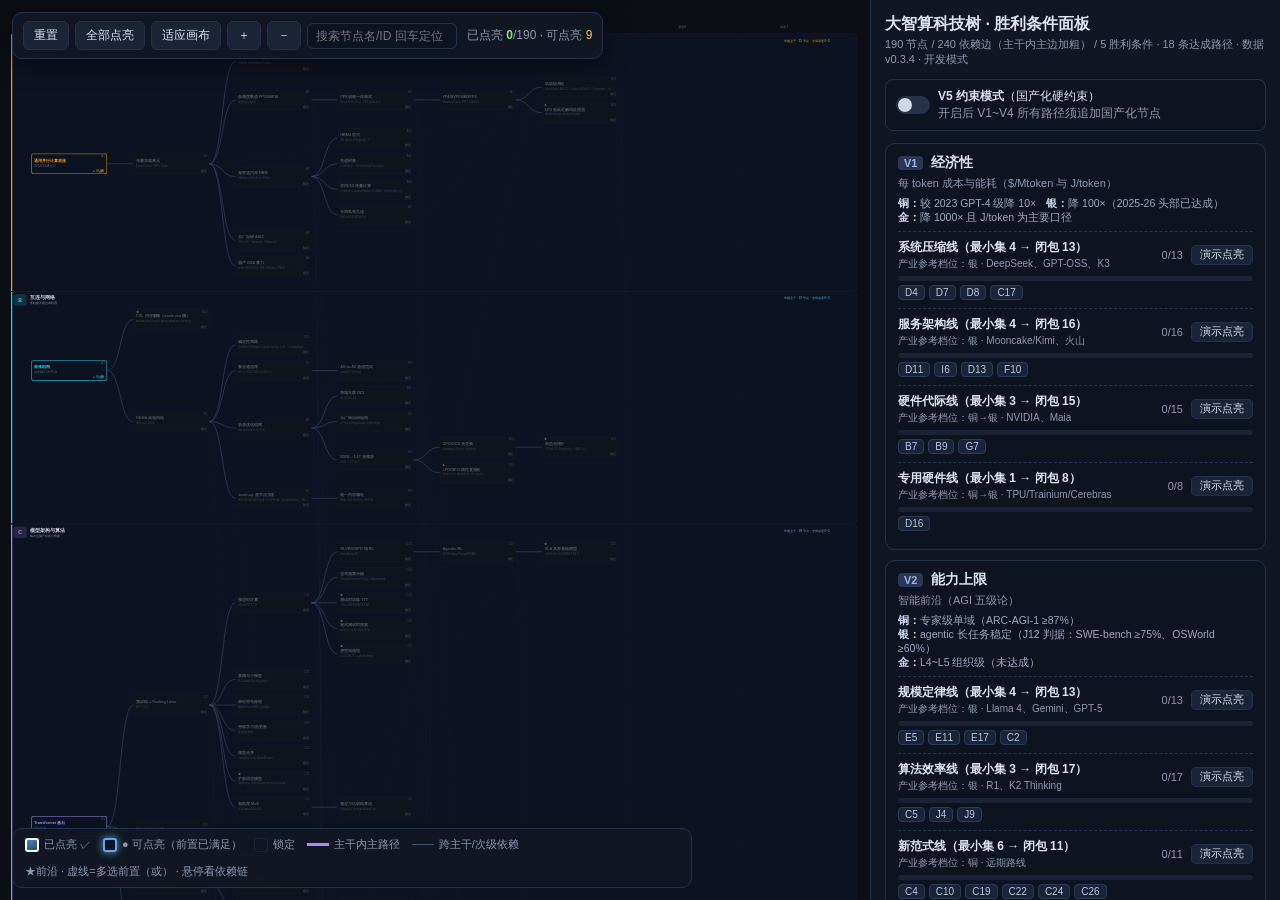
==== viz/index.html @ 8eef5e63 "初始发布：大智算科技树 v0.3.4（11 主干/190 节点/240 依赖边/5 胜利条件/18 达成路径）" ====
<!DOCTYPE html>
<html lang="zh-CN">
<head>
<meta charset="utf-8">
<meta name="viewport" content="width=device-width, initial-scale=1">
<title>大智算科技树 · 交互式可视化</title>
<link rel="stylesheet" href="style.css">
</head>
<body>
<div id="app">
 <div id="stage">
  <svg id="tree"><g id="world"></g></svg>
  <div id="toolbar">
   <button id="btnReset">重置</button><button id="btnAll">全部点亮</button>
   <button id="btnFit">适应画布</button><button id="btnZin">＋</button><button id="btnZout">－</button>
   <input id="search" placeholder="搜索节点名/ID 回车定位">
   <span id="stats"></span>
  </div>
  <div id="legend"></div>
  <div id="tooltip"></div>
  <div id="toast"></div>
 </div>
 <div id="sidebar"></div>
</div>
<div id="selftest"></div>
<script src="config.js"></script>
<script src="app.js"></script>
</body>
</html>
---- viz/style.css ----
:root{--bg:#0b0e14;--panel:#111722;--panel2:#0e141f;--line:#24304a;--txt:#dbe4f0;--dim:#8b98ad;--gold:#f5c542;}
*{box-sizing:border-box;margin:0;padding:0;}
html,body{height:100%;}
body{background:var(--bg);color:var(--txt);font-family:"Segoe UI","Microsoft YaHei","PingFang SC",sans-serif;overflow:hidden;}
#app{display:flex;height:100vh;}
#stage{flex:1;position:relative;overflow:hidden;}
svg#tree{width:100%;height:100%;cursor:grab;display:block;}
svg#tree.panning{cursor:grabbing;}
#toolbar{position:absolute;top:12px;left:12px;z-index:10;display:flex;gap:6px;align-items:center;flex-wrap:wrap;
 background:rgba(17,23,34,.94);border:1px solid var(--line);border-radius:10px;padding:8px 10px;box-shadow:0 4px 24px rgba(0,0,0,.5);}
#toolbar button{background:#1b2436;color:var(--txt);border:1px solid var(--line);border-radius:6px;padding:5px 10px;cursor:pointer;font-size:12px;}
#toolbar button:hover{background:#27334d;border-color:#3a4c75;}
#stats{font-size:12px;color:var(--dim);margin-left:4px;white-space:nowrap;}
#stats b{color:#7ee787;}
#stats i{color:#f5c542;font-style:normal;}
#search{background:#0d1320;border:1px solid var(--line);color:var(--txt);border-radius:6px;padding:5px 8px;font-size:12px;width:150px;}
#legend{position:absolute;bottom:12px;left:12px;z-index:10;background:rgba(17,23,34,.94);border:1px solid var(--line);
 border-radius:10px;padding:8px 12px;font-size:11px;color:var(--dim);display:flex;gap:12px;flex-wrap:wrap;max-width:680px;}
.lg{display:flex;align-items:center;gap:5px;}
.sw{width:14px;height:14px;border-radius:3px;display:inline-block;}
#sidebar{width:410px;flex-shrink:0;background:var(--panel);border-left:1px solid var(--line);overflow-y:auto;padding:14px;}
#sidebar h1{font-size:16px;margin-bottom:2px;}
#sidebar .sub{font-size:11px;color:var(--dim);margin-bottom:12px;}
.modeRow{display:flex;align-items:center;gap:8px;background:var(--panel2);border:1px solid var(--line);border-radius:8px;padding:8px 10px;margin-bottom:12px;font-size:12px;}
.modeRow label{cursor:pointer;display:flex;align-items:center;gap:8px;flex:1;}
.switch{position:relative;width:34px;height:18px;background:#26314a;border-radius:9px;transition:.2s;flex-shrink:0;}
.switch.on{background:#b2356d;}
.switch i{position:absolute;top:2px;left:2px;width:14px;height:14px;background:#cfd8e6;border-radius:50%;transition:.2s;}
.switch.on i{left:18px;background:#fff;}
.vcard{background:var(--panel2);border:1px solid var(--line);border-radius:10px;padding:10px 12px;margin-bottom:10px;transition:box-shadow .3s,border-color .3s;}
.vcard.achieved{border-color:var(--gold);box-shadow:0 0 18px rgba(245,197,66,.25);}
.vhead{display:flex;align-items:center;gap:8px;font-size:14px;font-weight:600;}
.vid{background:#2a3653;border-radius:4px;padding:1px 6px;font-size:11px;color:#9db4e8;}
.vhead .ach{margin-left:auto;color:var(--gold);font-size:12px;font-weight:600;display:none;}
.vcard.achieved .ach{display:inline;}
.vdef{font-size:11px;color:var(--dim);margin:4px 0 6px;}
.vtiers{font-size:10.5px;color:#9aa7bd;margin-bottom:6px;}
.vtiers span{display:inline-block;margin-right:10px;}
.vtiers b{color:#c9d6ea;font-weight:600;}
.path{border-top:1px dashed #26314a;padding:7px 0 4px;}
.prow{display:flex;align-items:center;gap:8px;}
.pname{font-size:12px;font-weight:600;flex:1;}
.pname .rep{display:block;font-weight:400;font-size:10px;color:var(--dim);margin-top:1px;}
.pnum{font-size:11px;color:var(--dim);white-space:nowrap;}
.pnum.done{color:var(--gold);font-weight:700;}
.pbar{height:5px;background:#1a2233;border-radius:3px;margin:5px 0 4px;overflow:hidden;}
.pfill{height:100%;width:0%;background:linear-gradient(90deg,#3b6ea5,#5aa2e0);border-radius:3px;transition:width .25s;}
.path.done .pfill{background:linear-gradient(90deg,#b8862d,var(--gold));}
.pnodes{display:flex;flex-wrap:wrap;gap:4px;margin-bottom:4px;}
.chip{font-size:10px;background:#1a2438;border:1px solid #2c3a58;color:#b9c6dd;border-radius:4px;padding:1px 6px;cursor:pointer;}
.chip.lit{background:#173a2a;border-color:#2f7a4f;color:#8fe3a8;}
.chip:hover{border-color:#5aa2e0;}
.demoBtn{background:#1b2436;color:var(--txt);border:1px solid var(--line);border-radius:5px;padding:2px 8px;font-size:10.5px;cursor:pointer;}
.demoBtn:hover{background:#27334d;}
.foot{font-size:10.5px;color:var(--dim);margin-top:8px;line-height:1.6;}
/* ---- 主干带 ---- */
.bandbg{fill:#0d1220;stroke:#1b2540;stroke-width:1;}
.bandaccent{stroke-width:4;}
.btitle{fill:#d7e1f0;font-size:15px;font-weight:700;}
.bq{fill:#8b98ad;font-size:10.5px;}
.bmeta{font-size:10px;}
.grid{stroke:#1b2540;stroke-width:1;stroke-dasharray:3 7;}
.dlab{fill:#5a6a86;font-size:10px;}
/* ---- 节点卡（foreignObject 内） ---- */
.ncard{width:100%;height:100%;background:#0f1522;border:1.5px solid #242f4a;border-radius:8px;
 padding:6px 8px 12px 8px;display:flex;flex-direction:column;justify-content:center;
 font-size:11px;line-height:1.25;color:#7d8aa1;transition:all .15s;position:relative;overflow:hidden;}
.ncard .nm{font-weight:600;font-size:12.5px;color:#c6d2e4;display:-webkit-box;-webkit-line-clamp:2;-webkit-box-orient:vertical;overflow:hidden;}
.ncard .ds{font-size:9.5px;margin-top:2px;overflow:hidden;text-overflow:ellipsis;white-space:nowrap;color:#5f6c84;}
.ncard .iid{position:absolute;top:3px;right:6px;font-size:9px;color:#5a6a86;}
.st{position:absolute;right:7px;bottom:3px;font-size:9px;font-weight:700;letter-spacing:.5px;}
g.node.locked .ncard{opacity:.5;filter:saturate(.35);}
g.node.locked .st::before{content:"锁定";color:#5c6a86;}
g.node.locked .ncard .nm{color:#8b98ad;}
g.node.available .ncard{background:#0c1320;border:2px solid var(--tc);
 box-shadow:0 0 16px color-mix(in srgb,var(--tc) 55%,transparent);animation:pulse 2s infinite;}
g.node.available .ncard .nm{color:var(--tc);font-weight:700;}
g.node.available .st::before{content:"● 可点亮";color:var(--tc);}
g.node.lit .ncard{background:linear-gradient(150deg,color-mix(in srgb,var(--tc) 68%,#0b0f18),color-mix(in srgb,var(--tc) 36%,#0b0f18));
 border:2px solid #fff;box-shadow:0 0 18px color-mix(in srgb,var(--tc) 85%,transparent);}
g.node.lit .ncard .nm{color:#fff;font-weight:700;}
g.node.lit .ncard .ds{color:#ffffffcc;}
g.node.lit .st::before{content:"✓ 已点亮";color:#fff;}
g.node.frontier .ncard{border-style:dashed;}
g.node.flash .ncard{animation:flash 1.2s;}
g.node.hlg .ncard{box-shadow:0 0 0 2.5px #fff,0 0 16px #fff4;}
@keyframes pulse{0%,100%{box-shadow:0 0 5px color-mix(in srgb,var(--tc) 30%,transparent);}50%{box-shadow:0 0 20px color-mix(in srgb,var(--tc) 80%,transparent);}}
@keyframes flash{0%,60%{box-shadow:0 0 0 3px var(--gold),0 0 22px var(--gold);}100%{box-shadow:none;}}
.badge{position:absolute;top:3px;left:7px;font-size:9px;font-weight:700;display:flex;gap:5px;}
.badge .fr{color:var(--gold);}
.badge .dm{color:#ff9ad5;display:none;}
body.constraint .badge .dm{display:inline;}
#tooltip{position:absolute;z-index:20;pointer-events:none;background:rgba(10,14,21,.97);border:1px solid #3a4c75;
 border-radius:8px;padding:10px 12px;font-size:11.5px;max-width:340px;display:none;line-height:1.55;box-shadow:0 6px 24px rgba(0,0,0,.6);}
#tooltip b{color:#fff;font-size:12.5px;}
#tooltip .tv{color:#9db4e8;}
#tooltip .tc2{color:#8fe3a8;}
#tooltip .td{color:var(--dim);}
#toast{position:absolute;top:60px;left:50%;transform:translateX(-50%);z-index:30;background:rgba(20,27,40,.95);
 border:1px solid #3a4c75;border-radius:8px;padding:8px 16px;font-size:12px;display:none;box-shadow:0 4px 18px rgba(0,0,0,.5);}
/* ---- 边 ---- */
path.edge{fill:none;stroke:#415070;stroke-width:1.1;opacity:.14;}
path.edge.primary{stroke-width:2.6;opacity:.65;}
path.edge.on{opacity:.4;}
path.edge.primary.on{opacity:.95;}
path.edge.hlg{stroke:#fff;opacity:1;stroke-width:2.8;}
path.edge.dashed{stroke-dasharray:5 4;}
/* ---- 自检面板 ---- */
#selftest{position:fixed;right:424px;top:12px;max-width:520px;max-height:86vh;overflow:auto;display:none;
 background:rgba(10,14,21,.97);border:1px solid #3a4c75;border-radius:10px;padding:12px 16px;
 font:12px/1.8 Consolas,monospace;white-space:pre-wrap;z-index:60;box-shadow:0 6px 24px rgba(0,0,0,.6);}
#selftest b{font-size:13px;}
::-webkit-scrollbar{width:9px;height:9px;}
::-webkit-scrollbar-thumb{background:#26314a;border-radius:5px;}
::-webkit-scrollbar-track{background:transparent;}
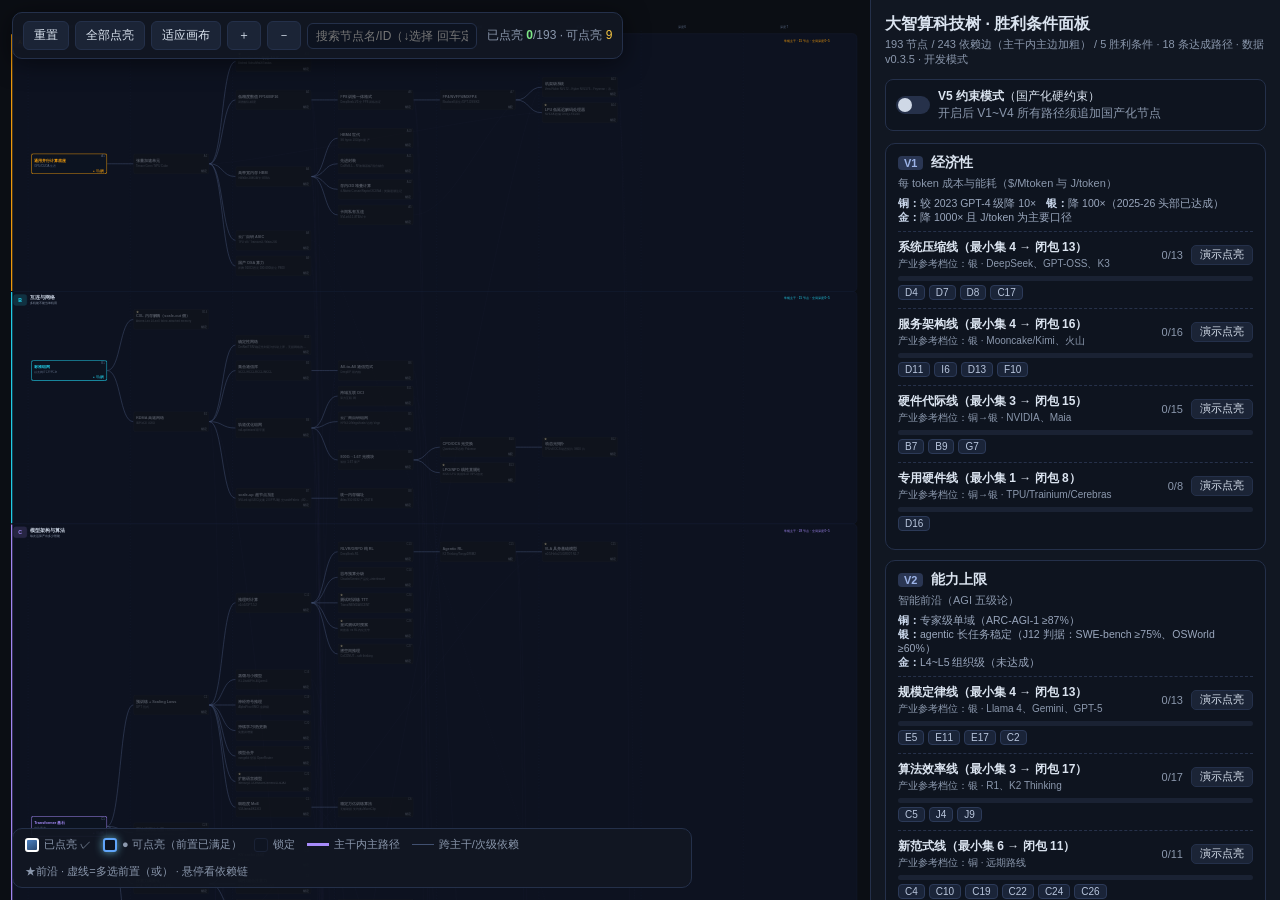
==== commit 4b7c533a: "可视化增强：搜索全量匹配下拉 + 定位闪烁强化" ====
--- a/viz/index.html
+++ b/viz/index.html
@@ -13,7 +13,7 @@
   <div id="toolbar">
    <button id="btnReset">重置</button><button id="btnAll">全部点亮</button>
    <button id="btnFit">适应画布</button><button id="btnZin">＋</button><button id="btnZout">－</button>
-   <input id="search" placeholder="搜索节点名/ID 回车定位">
+   <div id="searchWrap"><input id="search" placeholder="搜索节点名/ID（↓选择 回车定位）"><div id="searchDrop"></div></div>
    <span id="stats"></span>
   </div>
   <div id="legend"></div>
--- a/viz/style.css
+++ b/viz/style.css
@@ -13,7 +13,15 @@
 #stats{font-size:12px;color:var(--dim);margin-left:4px;white-space:nowrap;}
 #stats b{color:#7ee787;}
 #stats i{color:#f5c542;font-style:normal;}
-#search{background:#0d1320;border:1px solid var(--line);color:var(--txt);border-radius:6px;padding:5px 8px;font-size:12px;width:150px;}
+#search{background:#0d1320;border:1px solid var(--line);color:var(--txt);border-radius:6px;padding:5px 8px;font-size:12px;width:170px;}
+#searchWrap{position:relative;display:flex;}
+#searchDrop{position:absolute;top:calc(100% + 5px);left:0;z-index:15;min-width:250px;max-width:360px;max-height:320px;overflow-y:auto;
+ display:none;background:rgba(13,19,32,.98);border:1px solid #3a4c75;border-radius:8px;padding:4px;box-shadow:0 8px 28px rgba(0,0,0,.6);}
+.sitem{display:flex;align-items:center;gap:8px;padding:5px 8px;border-radius:6px;cursor:pointer;font-size:11.5px;}
+.sitem:hover,.sitem.act{background:#1d2942;}
+.sid{background:#2a3653;border-radius:4px;padding:0 5px;font-size:10px;color:#9db4e8;flex-shrink:0;}
+.snm{color:#c6d2e4;flex:1;white-space:nowrap;overflow:hidden;text-overflow:ellipsis;}
+.str{color:#5a6a86;font-size:10px;flex-shrink:0;}
 #legend{position:absolute;bottom:12px;left:12px;z-index:10;background:rgba(17,23,34,.94);border:1px solid var(--line);
  border-radius:10px;padding:8px 12px;font-size:11px;color:var(--dim);display:flex;gap:12px;flex-wrap:wrap;max-width:680px;}
 .lg{display:flex;align-items:center;gap:5px;}
@@ -82,10 +90,11 @@
 g.node.lit .ncard .ds{color:#ffffffcc;}
 g.node.lit .st::before{content:"✓ 已点亮";color:#fff;}
 g.node.frontier .ncard{border-style:dashed;}
-g.node.flash .ncard{animation:flash 1.2s;}
+g.node.flash .ncard{animation:flash .9s ease-in-out 3;border-color:#fff;}
 g.node.hlg .ncard{box-shadow:0 0 0 2.5px #fff,0 0 16px #fff4;}
 @keyframes pulse{0%,100%{box-shadow:0 0 5px color-mix(in srgb,var(--tc) 30%,transparent);}50%{box-shadow:0 0 20px color-mix(in srgb,var(--tc) 80%,transparent);}}
-@keyframes flash{0%,60%{box-shadow:0 0 0 3px var(--gold),0 0 22px var(--gold);}100%{box-shadow:none;}}
+@keyframes flash{0%,100%{box-shadow:0 0 0 0 rgba(245,197,66,0);transform:scale(1);}
+ 45%{box-shadow:0 0 0 8px rgba(245,197,66,.95),0 0 60px 22px rgba(245,197,66,.85);transform:scale(1.12);}}
 .badge{position:absolute;top:3px;left:7px;font-size:9px;font-weight:700;display:flex;gap:5px;}
 .badge .fr{color:var(--gold);}
 .badge .dm{color:#ff9ad5;display:none;}
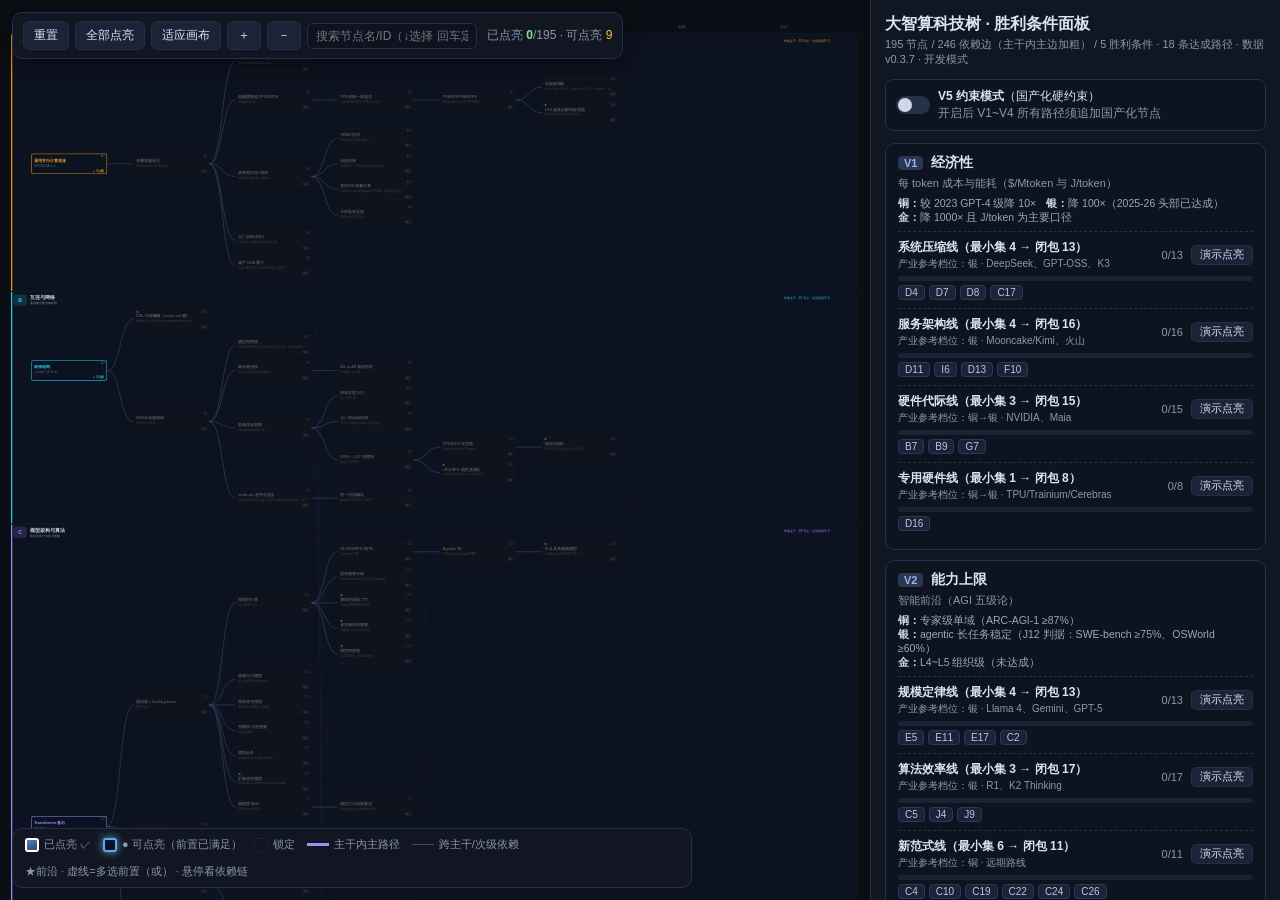
==== commit f7c1351b: "v0.3.7：存储协议互通节点 + E主干描述扩写试点 + 双击节点详情弹窗" ====
--- a/viz/index.html
+++ b/viz/index.html
@@ -22,6 +22,7 @@
  </div>
  <div id="sidebar"></div>
 </div>
+<div id="nodeModal"><div class="mbox" id="mbox"></div></div>
 <div id="selftest"></div>
 <script src="config.js"></script>
 <script src="app.js"></script>
--- a/viz/style.css
+++ b/viz/style.css
@@ -90,11 +90,12 @@
 g.node.lit .ncard .ds{color:#ffffffcc;}
 g.node.lit .st::before{content:"✓ 已点亮";color:#fff;}
 g.node.frontier .ncard{border-style:dashed;}
-g.node.flash .ncard{animation:flash .9s ease-in-out 3;border-color:#fff;}
+g.node.flash .ncard{animation:flash .5s ease-in-out 5;opacity:1;filter:none;}
 g.node.hlg .ncard{box-shadow:0 0 0 2.5px #fff,0 0 16px #fff4;}
 @keyframes pulse{0%,100%{box-shadow:0 0 5px color-mix(in srgb,var(--tc) 30%,transparent);}50%{box-shadow:0 0 20px color-mix(in srgb,var(--tc) 80%,transparent);}}
-@keyframes flash{0%,100%{box-shadow:0 0 0 0 rgba(245,197,66,0);transform:scale(1);}
- 45%{box-shadow:0 0 0 8px rgba(245,197,66,.95),0 0 60px 22px rgba(245,197,66,.85);transform:scale(1.12);}}
+@keyframes flash{0%,100%{background:#0f1522;box-shadow:none;}
+ 50%{background:linear-gradient(150deg,color-mix(in srgb,var(--tc) 75%,#0b0f18),color-mix(in srgb,var(--tc) 42%,#0b0f18));
+  border-color:#fff;box-shadow:0 0 24px color-mix(in srgb,var(--tc) 90%,transparent);}}
 .badge{position:absolute;top:3px;left:7px;font-size:9px;font-weight:700;display:flex;gap:5px;}
 .badge .fr{color:var(--gold);}
 .badge .dm{color:#ff9ad5;display:none;}
@@ -119,6 +120,24 @@
  background:rgba(10,14,21,.97);border:1px solid #3a4c75;border-radius:10px;padding:12px 16px;
  font:12px/1.8 Consolas,monospace;white-space:pre-wrap;z-index:60;box-shadow:0 6px 24px rgba(0,0,0,.6);}
 #selftest b{font-size:13px;}
+/* ---- 节点详情弹窗（双击触发） ---- */
+#nodeModal{position:fixed;inset:0;z-index:70;display:none;align-items:center;justify-content:center;background:rgba(5,8,14,.74);}
+#nodeModal.open{display:flex;}
+.mbox{width:min(600px,92vw);max-height:82vh;overflow-y:auto;background:#0f1626;border:1px solid #3a4c75;border-radius:12px;padding:18px 20px;box-shadow:0 14px 52px rgba(0,0,0,.75);}
+.mhead{display:flex;align-items:center;gap:10px;}
+.mid{background:#2a3653;border-radius:4px;padding:2px 9px;color:#9db4e8;font-size:12px;flex-shrink:0;}
+.mhead b{color:#fff;font-size:16px;flex:1;}
+.mfr{color:var(--gold);font-size:12px;flex-shrink:0;}
+.mdm{color:#ff9ad5;font-size:12px;flex-shrink:0;}
+#mclose{background:#1b2436;border:1px solid var(--line);color:var(--txt);border-radius:6px;cursor:pointer;padding:4px 10px;font-size:12px;flex-shrink:0;}
+#mclose:hover{background:#27334d;}
+.mmeta{font-size:11.5px;color:#9db4e8;margin:10px 0 12px;}
+.mdesc{font-size:13.5px;line-height:1.75;color:#dbe4f0;background:#0c1220;border:1px solid #22304e;border-radius:8px;padding:10px 12px;}
+.mrow{display:flex;gap:10px;margin-top:10px;font-size:12.5px;line-height:1.7;}
+.mrow b{flex-shrink:0;width:64px;color:#9db4e8;font-weight:600;}
+.mrow span{color:#c2cede;flex:1;}
+.mcrit b{color:#8fe3a8;}
+.mcrit span{color:#a9e8bd;}
 ::-webkit-scrollbar{width:9px;height:9px;}
 ::-webkit-scrollbar-thumb{background:#26314a;border-radius:5px;}
 ::-webkit-scrollbar-track{background:transparent;}
